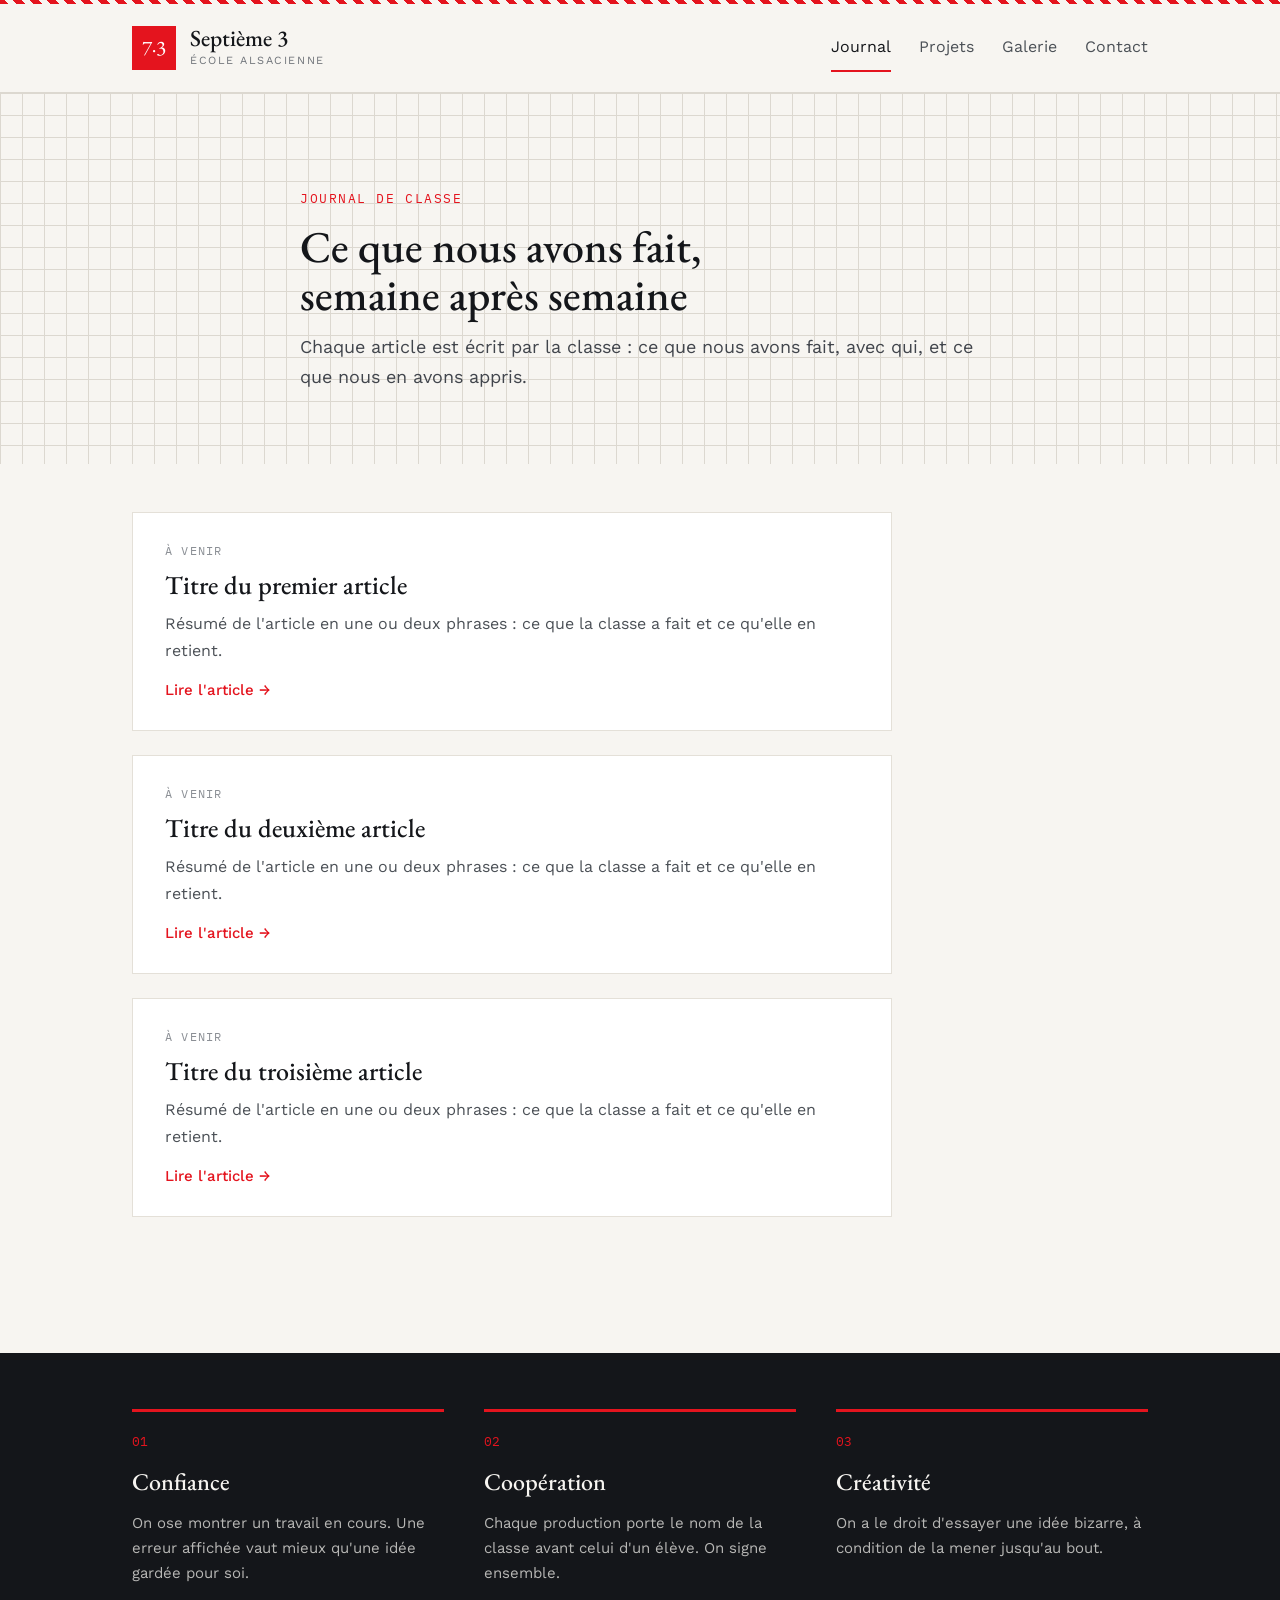
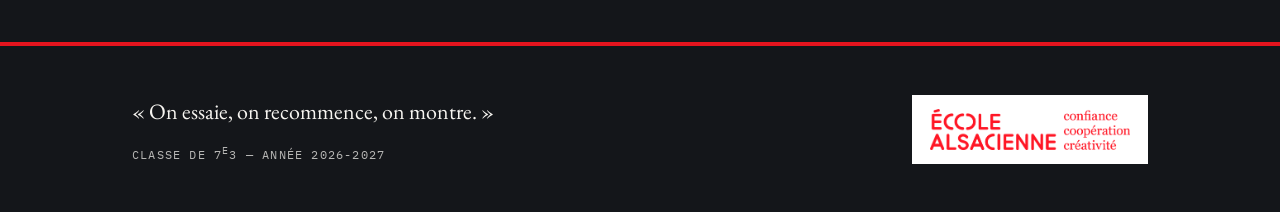
==== index.html @ 688a780b "Implement class site following the 7e3 brand guidelines Static HTML/CSS/JS site (Journal, Projets, G" ====
<!DOCTYPE html>
<html lang="fr">
<head>
<meta charset="utf-8">
<meta name="viewport" content="width=device-width, initial-scale=1">
<title>Septième 3 — Journal de classe</title>
<meta name="description" content="Le journal de la classe de 7e3, École Alsacienne : ce que nous avons fait, avec qui, et ce que nous en avons appris.">
<link rel="icon" href="favicon.svg" type="image/svg+xml">
<link rel="preconnect" href="https://fonts.googleapis.com">
<link rel="preconnect" href="https://fonts.gstatic.com" crossorigin>
<link href="https://fonts.googleapis.com/css2?family=EB+Garamond:ital,wght@0,400;0,500;0,600;1,400&family=Work+Sans:wght@300;400;500;600&family=IBM+Plex+Mono:wght@400;500&display=swap" rel="stylesheet">
<link rel="stylesheet" href="css/style.css">
</head>
<body>

<div class="top-band motif-rayures"></div>

<header class="site-header">
  <div class="container">
    <a class="brand" href="index.html">
      <div class="monogram">7·3</div>
      <div class="brand-text">
        <strong>Septième 3</strong>
        <span>École Alsacienne</span>
      </div>
    </a>
    <nav class="main-nav" aria-label="Navigation principale">
      <a href="index.html" aria-current="page">Journal</a>
      <a href="projets.html">Projets</a>
      <a href="galerie.html">Galerie</a>
      <a href="contact.html">Contact</a>
    </nav>
  </div>
</header>

<main>
  <div class="page-intro motif-quadrillage">
    <div class="container">
      <span class="eyebrow">Journal de classe</span>
      <h1>Ce que nous avons fait, semaine après semaine</h1>
      <p>Chaque article est écrit par la classe : ce que nous avons fait, avec qui, et ce que nous en avons appris.</p>
    </div>
  </div>

  <div class="page-body container">
    <!-- Remplacer ces articles par les vrais billets de la classe -->
    <div class="entry-list">
      <article class="entry">
        <span class="date">À venir</span>
        <h2>Titre du premier article</h2>
        <p>Résumé de l'article en une ou deux phrases : ce que la classe a fait et ce qu'elle en retient.</p>
        <a class="read-more" href="#">Lire l'article →</a>
      </article>
      <article class="entry">
        <span class="date">À venir</span>
        <h2>Titre du deuxième article</h2>
        <p>Résumé de l'article en une ou deux phrases : ce que la classe a fait et ce qu'elle en retient.</p>
        <a class="read-more" href="#">Lire l'article →</a>
      </article>
      <article class="entry">
        <span class="date">À venir</span>
        <h2>Titre du troisième article</h2>
        <p>Résumé de l'article en une ou deux phrases : ce que la classe a fait et ce qu'elle en retient.</p>
        <a class="read-more" href="#">Lire l'article →</a>
      </article>
    </div>
  </div>

  <section class="values">
    <div class="container">
      <div class="value">
        <span class="num">01</span>
        <h3>Confiance</h3>
        <p>On ose montrer un travail en cours. Une erreur affichée vaut mieux qu'une idée gardée pour soi.</p>
      </div>
      <div class="value">
        <span class="num">02</span>
        <h3>Coopération</h3>
        <p>Chaque production porte le nom de la classe avant celui d'un élève. On signe ensemble.</p>
      </div>
      <div class="value">
        <span class="num">03</span>
        <h3>Créativité</h3>
        <p>On a le droit d'essayer une idée bizarre, à condition de la mener jusqu'au bout.</p>
      </div>
    </div>
  </section>
</main>

<footer class="site-footer">
  <div class="container">
    <div class="motto">
      <span>« On essaie, on recommence, on montre. »</span>
      <span>Classe de 7<sup>e</sup>3 — année 2026-2027</span>
    </div>
    <div class="logo-plate">
      <img src="assets/logo-ecole-alsacienne.png" alt="École Alsacienne" width="200" height="41">
    </div>
  </div>
</footer>

</body>
</html>
---- css/style.css ----
/* Charte graphique 7e3 — valeurs écran (cf. Charte 7e3, page "Le site") */
:root {
  --rouge: #E4141E;
  --rouge-hover: #B00F17;
  --encre: #14161A;
  --craie: #F7F5F1;
  --ardoise: #6E7278;
  --texte: #41454C;
  --texte-secondaire: #4C5157;
  --texte-discret: #8B8F95;
  --bordure: #DCD8D0;
  --bordure-carte: #E4E0D8;
}

* { box-sizing: border-box; }

html, body {
  margin: 0;
  min-height: 100vh;
  background: var(--craie);
  color: var(--encre);
  font-family: 'Work Sans', sans-serif;
  font-size: 17px;
  line-height: 1.6;
}

body {
  display: flex;
  flex-direction: column;
}

img { max-width: 100%; }

a {
  color: var(--rouge);
  text-decoration: none;
}
a:hover {
  color: var(--rouge-hover);
  text-decoration: underline;
}

.container {
  max-width: 1080px;
  margin: 0 auto;
  padding: 0 32px;
  width: 100%;
}

.eyebrow {
  font-family: 'IBM Plex Mono', monospace;
  font-size: 13px;
  letter-spacing: .12em;
  text-transform: uppercase;
  color: var(--rouge);
}

/* Motifs de la charte, utilisés comme bandeaux ou fonds calmes */

.motif-rayures {
  background: repeating-linear-gradient(45deg, var(--rouge) 0 6px, var(--craie) 6px 12px);
}

.motif-pois {
  background-color: var(--craie);
  background-image: radial-gradient(rgba(20, 22, 26, .18) 1.1px, transparent 1.1px);
  background-size: 20px 20px;
}

.motif-quadrillage {
  background-color: var(--craie);
  background-image:
    linear-gradient(var(--bordure) 1px, transparent 1px),
    linear-gradient(90deg, var(--bordure) 1px, transparent 1px);
  background-size: 22px 22px;
}

.placeholder-photo {
  background: repeating-linear-gradient(135deg, #EDEAE3 0 8px, #F3F0EA 8px 16px);
  border: 1px solid var(--bordure);
}

/* Bandeau de signature, en haut de chaque page */

.top-band {
  height: 4px;
}

/* En-tête / navigation */

.site-header {
  border-bottom: 1px solid var(--bordure);
  background: var(--craie);
}

.site-header .container {
  padding-top: 20px;
  padding-bottom: 20px;
  display: flex;
  align-items: center;
  justify-content: space-between;
  gap: 32px;
  flex-wrap: wrap;
}

.brand {
  display: flex;
  align-items: center;
  gap: 14px;
  text-decoration: none;
  color: var(--encre);
}
.brand:hover { text-decoration: none; }

.monogram {
  flex: none;
  width: 44px;
  height: 44px;
  background: var(--rouge);
  color: #FFFFFF;
  display: flex;
  align-items: center;
  justify-content: center;
  font-family: 'EB Garamond', serif;
  font-size: 21px;
}

.brand-text {
  display: flex;
  flex-direction: column;
}
.brand-text strong {
  font-family: 'EB Garamond', serif;
  font-weight: 500;
  font-size: 23px;
  line-height: 1.1;
}
.brand-text span {
  font-size: 11px;
  letter-spacing: .14em;
  text-transform: uppercase;
  color: var(--ardoise);
}

.main-nav {
  display: flex;
  gap: 28px;
  align-items: center;
}

.main-nav a {
  font-size: 16px;
  color: var(--texte-secondaire);
  padding: 10px 0;
  border-bottom: 2px solid transparent;
  text-decoration: none;
  min-height: 44px;
  display: flex;
  align-items: center;
}
.main-nav a:hover { color: var(--encre); text-decoration: none; }
.main-nav a[aria-current="page"] {
  color: var(--encre);
  border-bottom-color: var(--rouge);
}

main { flex: 1; }

.btn {
  display: inline-flex;
  align-items: center;
  align-self: flex-start;
  background: var(--rouge);
  color: #FFFFFF;
  padding: 14px 28px;
  font-family: 'Work Sans', sans-serif;
  font-size: 16px;
  font-weight: 500;
  text-decoration: none;
  border: 0;
  cursor: pointer;
  min-height: 44px;
}
.btn:hover { background: var(--rouge-hover); color: #FFFFFF; text-decoration: none; }

/* Intro de page : titre posé sur un fond calme (quadrillage), jamais sous un paragraphe entier */

.page-intro {
  padding: 56px 32px 40px;
}
.page-intro .container {
  padding: 40px 0 32px;
  display: flex;
  flex-direction: column;
  gap: 14px;
  max-width: 680px;
}
.page-intro h1 {
  margin: 0;
  font-family: 'EB Garamond', serif;
  font-weight: 500;
  font-size: 44px;
  line-height: 1.08;
  text-wrap: balance;
}
.page-intro p {
  margin: 0;
  font-size: 18px;
  line-height: 1.65;
  color: var(--texte);
  text-wrap: pretty;
}

.page-body {
  padding: 48px 32px 72px;
}

/* Journal : liste chronologique d'articles */

.entry-list {
  display: flex;
  flex-direction: column;
  gap: 24px;
  max-width: 760px;
}
.entry {
  border: 1px solid var(--bordure-carte);
  background: #FFFFFF;
  padding: 28px 32px;
  display: flex;
  flex-direction: column;
  gap: 10px;
}
.entry .date {
  font-family: 'IBM Plex Mono', monospace;
  font-size: 12px;
  letter-spacing: .1em;
  text-transform: uppercase;
  color: var(--texte-discret);
}
.entry h2 {
  margin: 0;
  font-family: 'EB Garamond', serif;
  font-weight: 500;
  font-size: 26px;
  line-height: 1.2;
}
.entry p {
  margin: 0;
  font-size: 16px;
  line-height: 1.65;
  color: var(--texte-secondaire);
}
.entry .read-more {
  align-self: flex-start;
  font-size: 15px;
  font-weight: 500;
  margin-top: 4px;
}

/* Section valeurs (contenu de la charte) */

.values {
  background: var(--encre);
  color: var(--craie);
  margin-top: 64px;
}
.values .container {
  padding: 56px 32px;
  display: grid;
  grid-template-columns: repeat(3, 1fr);
  gap: 40px;
}
.value {
  display: flex;
  flex-direction: column;
  gap: 10px;
  border-top: 3px solid var(--rouge);
  padding-top: 20px;
}
.value .num {
  font-family: 'IBM Plex Mono', monospace;
  font-size: 13px;
  color: var(--rouge);
}
.value h3 {
  margin: 0;
  font-family: 'EB Garamond', serif;
  font-weight: 500;
  font-size: 24px;
}
.value p {
  margin: 0;
  font-size: 15px;
  line-height: 1.65;
  color: rgba(247, 245, 241, .72);
}

/* Projets : cartes par trimestre */

.project-grid {
  display: grid;
  grid-template-columns: repeat(3, 1fr);
  gap: 24px;
}
.project-card {
  border: 1px solid var(--bordure-carte);
  background: #FFFFFF;
  display: flex;
  flex-direction: column;
}
.project-card .thumb {
  aspect-ratio: 4/3;
}
.project-card .body {
  padding: 24px;
  display: flex;
  flex-direction: column;
  gap: 10px;
}
.project-card .term {
  font-family: 'IBM Plex Mono', monospace;
  font-size: 12px;
  letter-spacing: .1em;
  text-transform: uppercase;
  color: var(--rouge);
}
.project-card h2 {
  margin: 0;
  font-family: 'EB Garamond', serif;
  font-weight: 500;
  font-size: 24px;
  line-height: 1.2;
}
.project-card p {
  margin: 0;
  font-size: 15px;
  line-height: 1.6;
  color: var(--texte-secondaire);
}
.project-card .subjects {
  font-size: 13px;
  color: var(--ardoise);
  border-top: 1px solid var(--bordure);
  padding-top: 10px;
  margin-top: 4px;
}

/* Galerie : grille uniforme, légendes sous chaque vignette */

.gallery-grid {
  display: grid;
  grid-template-columns: repeat(3, 1fr);
  gap: 24px 20px;
}
.gallery-item {
  display: flex;
  flex-direction: column;
  gap: 8px;
}
.gallery-item .tile {
  aspect-ratio: 4/3;
}
.gallery-item .caption {
  font-family: 'IBM Plex Mono', monospace;
  font-size: 12.5px;
  color: var(--texte-discret);
}

/* Contact */

.contact-grid {
  display: grid;
  grid-template-columns: 1fr 1.1fr;
  gap: 40px;
  align-items: start;
}

.contact-info {
  border: 1px solid var(--bordure-carte);
  padding: 32px;
  display: flex;
  flex-direction: column;
  gap: 24px;
}
.contact-block {
  display: flex;
  flex-direction: column;
  gap: 6px;
}
.contact-block .label {
  font-size: 12px;
  letter-spacing: .14em;
  text-transform: uppercase;
  color: var(--texte-discret);
}
.contact-block .name {
  font-family: 'EB Garamond', serif;
  font-size: 22px;
}
.contact-block address {
  font-style: normal;
  font-size: 15px;
  line-height: 1.6;
  color: var(--texte-secondaire);
}

.contact-form {
  background: #FFFFFF;
  border: 1px solid var(--bordure-carte);
  padding: 32px;
  display: flex;
  flex-direction: column;
  gap: 20px;
}
.contact-form label {
  display: flex;
  flex-direction: column;
  gap: 8px;
  font-size: 14px;
  color: var(--texte-secondaire);
}
.contact-form input,
.contact-form textarea {
  font-family: 'Work Sans', sans-serif;
  font-size: 16px;
  padding: 12px 14px;
  border: 1px solid var(--bordure);
  background: var(--craie);
  color: var(--encre);
  min-height: 44px;
}
.contact-form textarea { resize: vertical; }
.contact-form .confirmation {
  font-family: 'IBM Plex Mono', monospace;
  font-size: 13px;
  color: var(--rouge);
  display: none;
}
.contact-form.is-sent .confirmation { display: block; }

/* Pied de page */

.site-footer {
  background: var(--encre);
  color: rgba(247, 245, 241, .72);
  border-top: 4px solid var(--rouge);
}
.site-footer .container {
  padding: 48px 32px;
  display: flex;
  align-items: flex-end;
  justify-content: space-between;
  gap: 40px;
  flex-wrap: wrap;
}
.site-footer .motto {
  display: flex;
  flex-direction: column;
  gap: 14px;
}
.site-footer .motto span:first-child {
  font-family: 'EB Garamond', serif;
  font-size: 22px;
  color: var(--craie);
}
.site-footer .motto span:last-child {
  font-family: 'IBM Plex Mono', monospace;
  font-size: 12px;
  letter-spacing: .1em;
  text-transform: uppercase;
}
.site-footer .logo-plate {
  background: #FFFFFF;
  padding: 14px 18px;
}
.site-footer .logo-plate img {
  width: 200px;
  height: auto;
  display: block;
}

/* Responsive */

@media (max-width: 860px) {
  .values .container { grid-template-columns: 1fr; gap: 28px; }
  .project-grid { grid-template-columns: 1fr; }
  .gallery-grid { grid-template-columns: repeat(2, 1fr); }
  .contact-grid { grid-template-columns: 1fr; }
  .main-nav { gap: 18px; }
  .page-intro h1 { font-size: 36px; }
}

@media (max-width: 480px) {
  .gallery-grid { grid-template-columns: 1fr; }
  .entry { padding: 22px; }
}
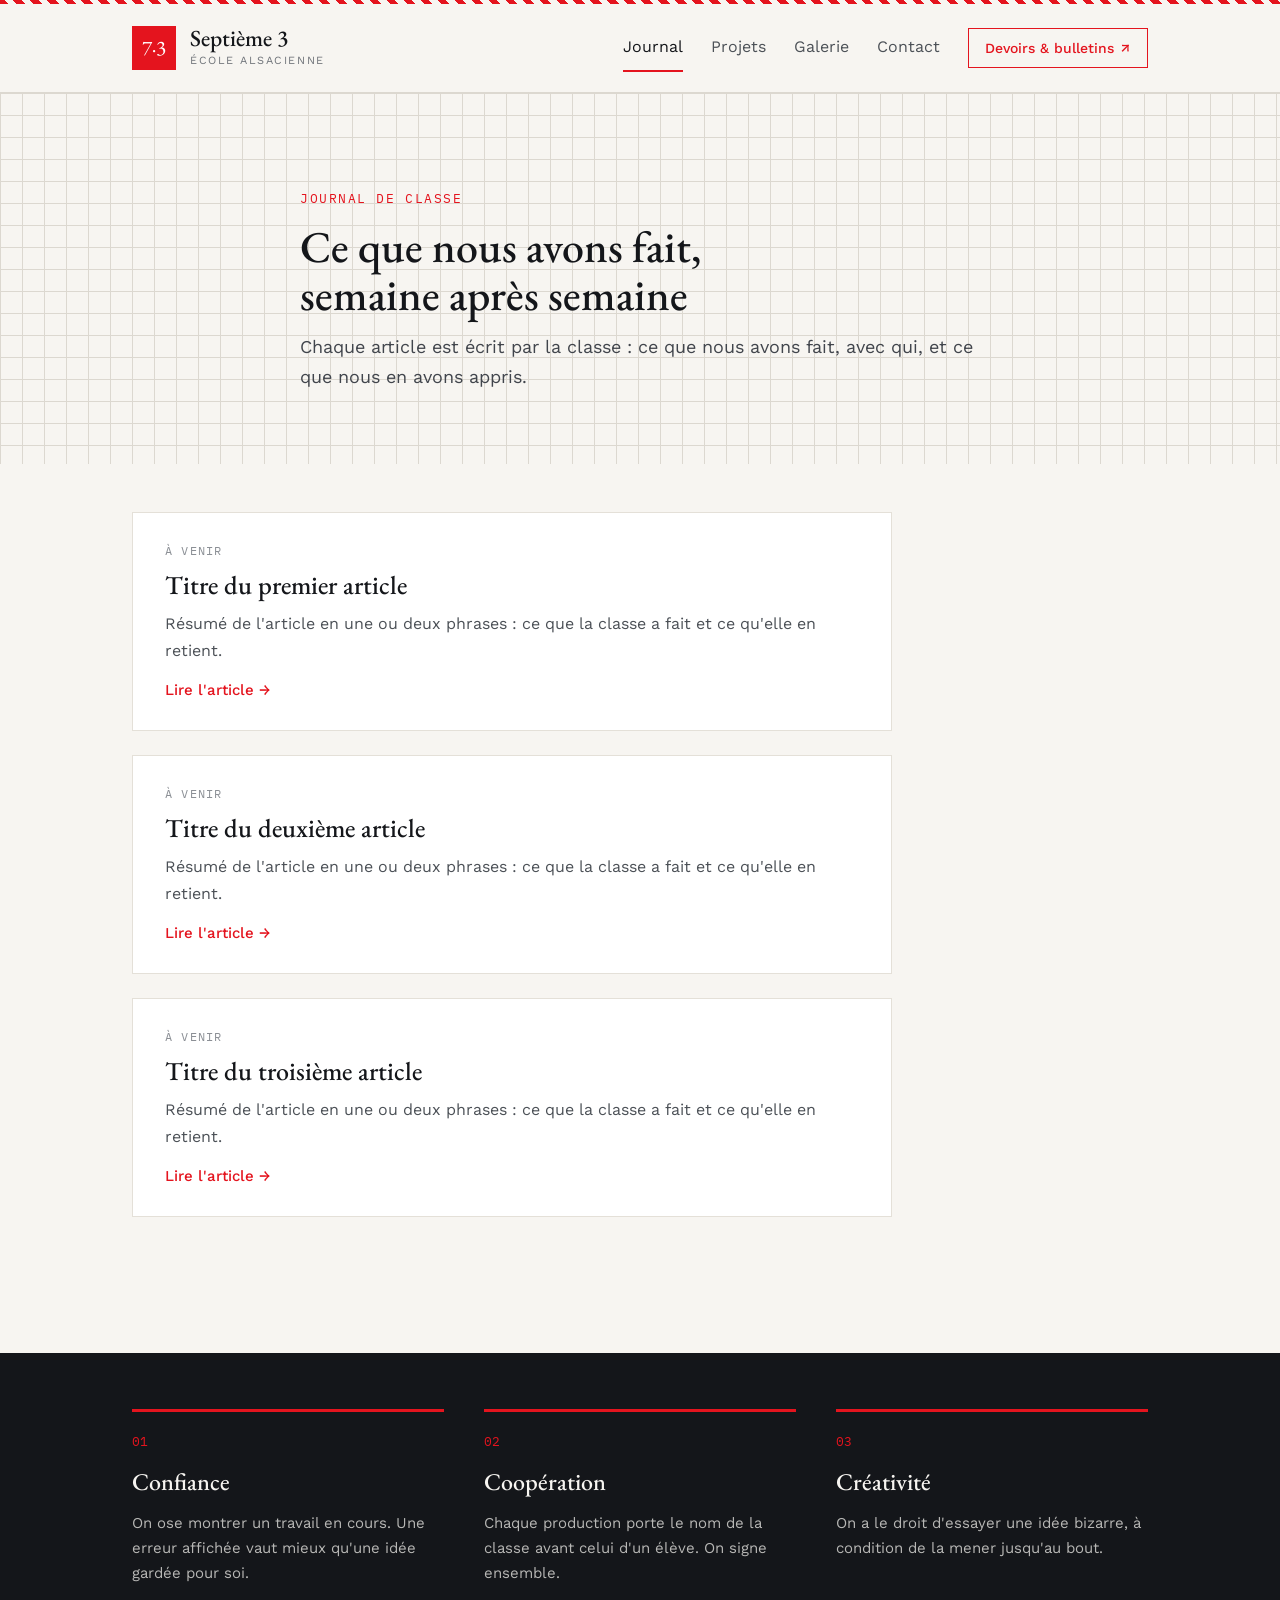
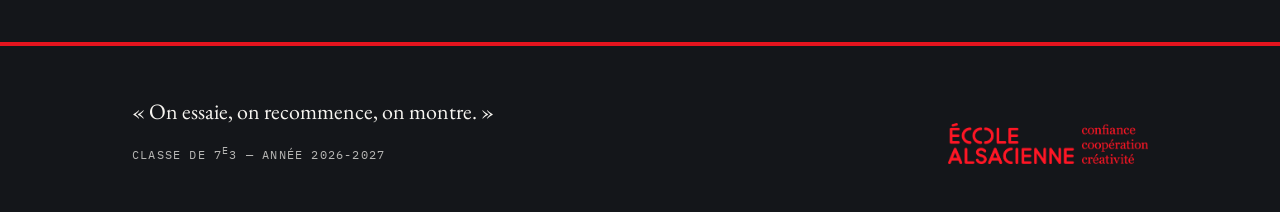
==== commit 54e39c57: "Add a link to maclasse-ea.vercel.app in the header Devoirs and bulletins live on a separate site; ad" ====
--- a/index.html
+++ b/index.html
@@ -24,12 +24,15 @@
         <span>École Alsacienne</span>
       </div>
     </a>
-    <nav class="main-nav" aria-label="Navigation principale">
-      <a href="index.html" aria-current="page">Journal</a>
-      <a href="projets.html">Projets</a>
-      <a href="galerie.html">Galerie</a>
-      <a href="contact.html">Contact</a>
-    </nav>
+    <div class="header-actions">
+      <nav class="main-nav" aria-label="Navigation principale">
+        <a href="index.html" aria-current="page">Journal</a>
+        <a href="projets.html">Projets</a>
+        <a href="galerie.html">Galerie</a>
+        <a href="contact.html">Contact</a>
+      </nav>
+      <a class="external-link" href="https://maclasse-ea.vercel.app" target="_blank" rel="noopener">Devoirs &amp; bulletins <span aria-hidden="true">↗</span></a>
+    </div>
   </div>
 </header>
 
--- a/css/style.css
+++ b/css/style.css
@@ -142,10 +142,36 @@
   color: var(--ardoise);
 }
 
+.header-actions {
+  display: flex;
+  align-items: center;
+  gap: 28px;
+  flex-wrap: wrap;
+}
+
 .main-nav {
   display: flex;
   gap: 28px;
   align-items: center;
+}
+
+.external-link {
+  display: inline-flex;
+  align-items: center;
+  gap: 6px;
+  font-family: 'Work Sans', sans-serif;
+  font-size: 14px;
+  font-weight: 500;
+  color: var(--rouge);
+  border: 1px solid var(--rouge);
+  padding: 0 16px;
+  min-height: 40px;
+  white-space: nowrap;
+}
+.external-link:hover {
+  background: var(--rouge);
+  color: #FFFFFF;
+  text-decoration: none;
 }
 
 .main-nav a {
@@ -470,10 +496,6 @@
   letter-spacing: .1em;
   text-transform: uppercase;
 }
-.site-footer .logo-plate {
-  background: #FFFFFF;
-  padding: 14px 18px;
-}
 .site-footer .logo-plate img {
   width: 200px;
   height: auto;
@@ -488,6 +510,7 @@
   .gallery-grid { grid-template-columns: repeat(2, 1fr); }
   .contact-grid { grid-template-columns: 1fr; }
   .main-nav { gap: 18px; }
+  .header-actions { gap: 16px; }
   .page-intro h1 { font-size: 36px; }
 }
 
